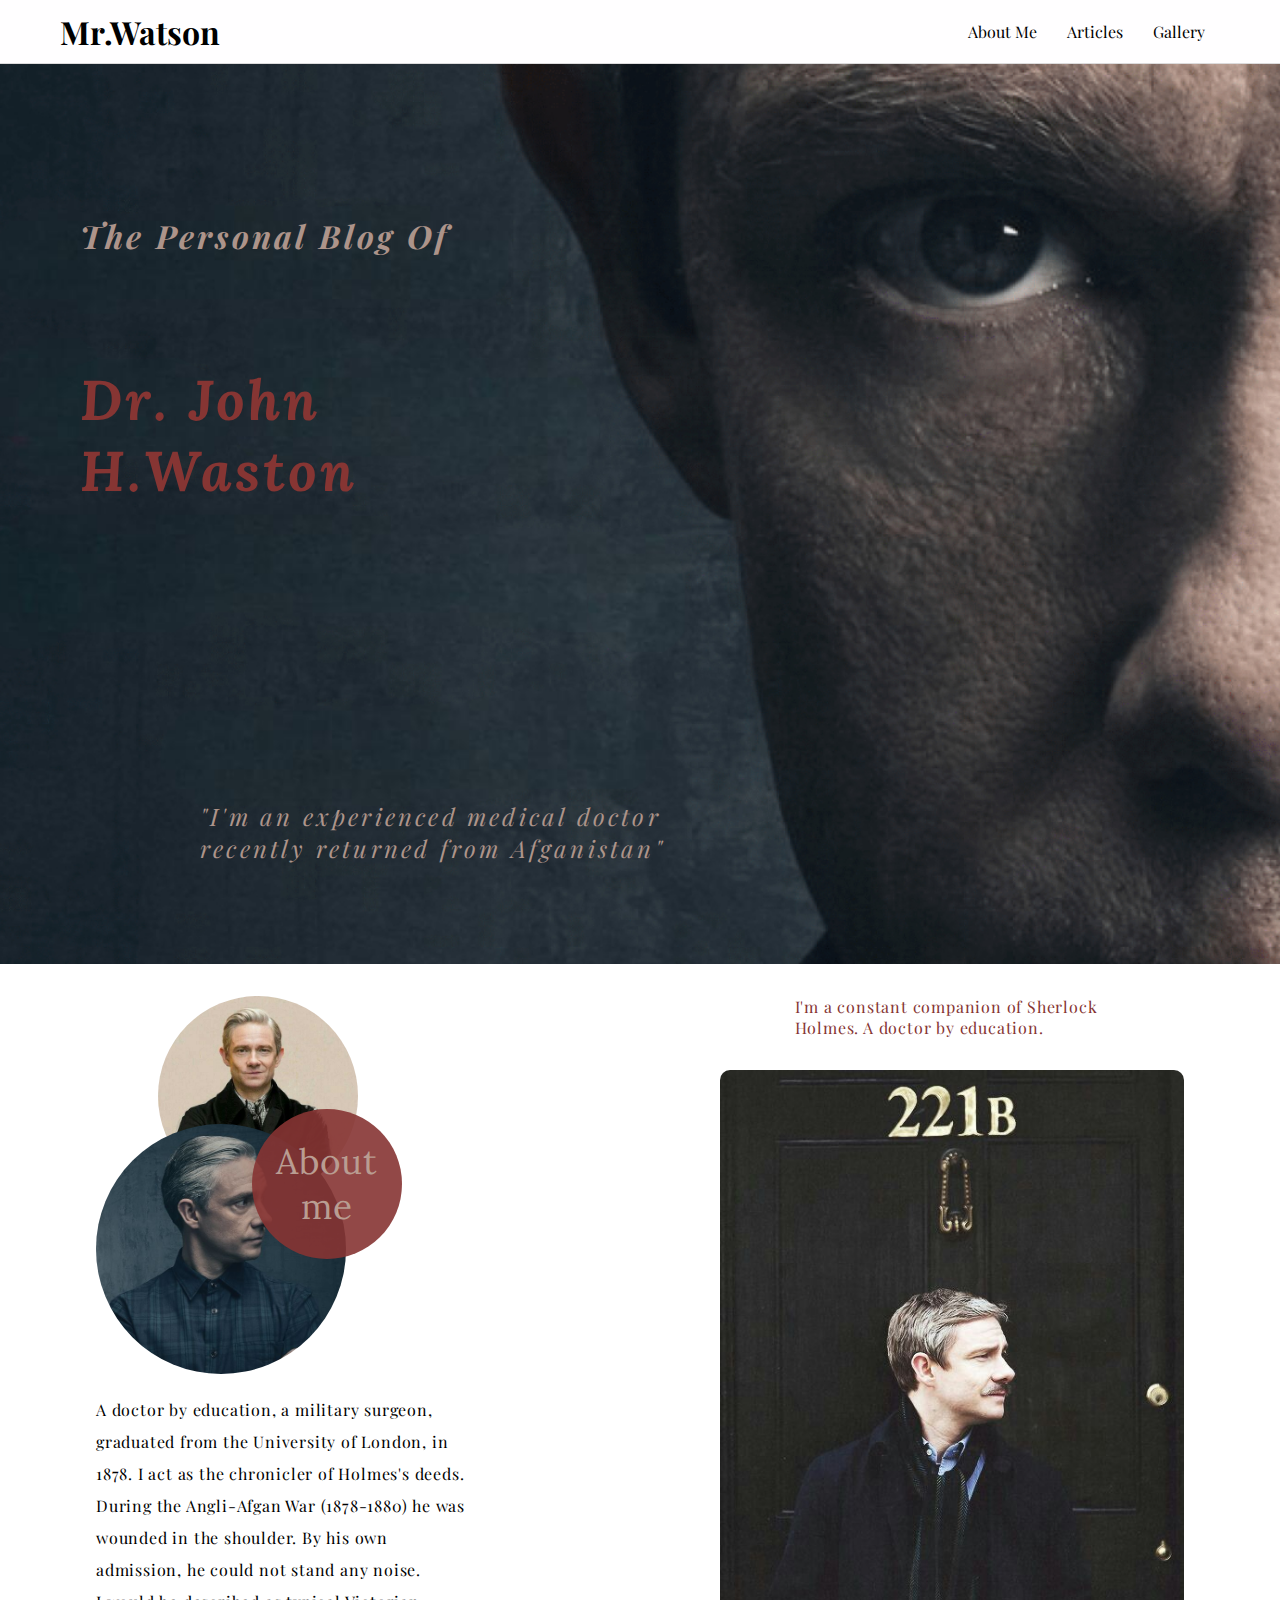
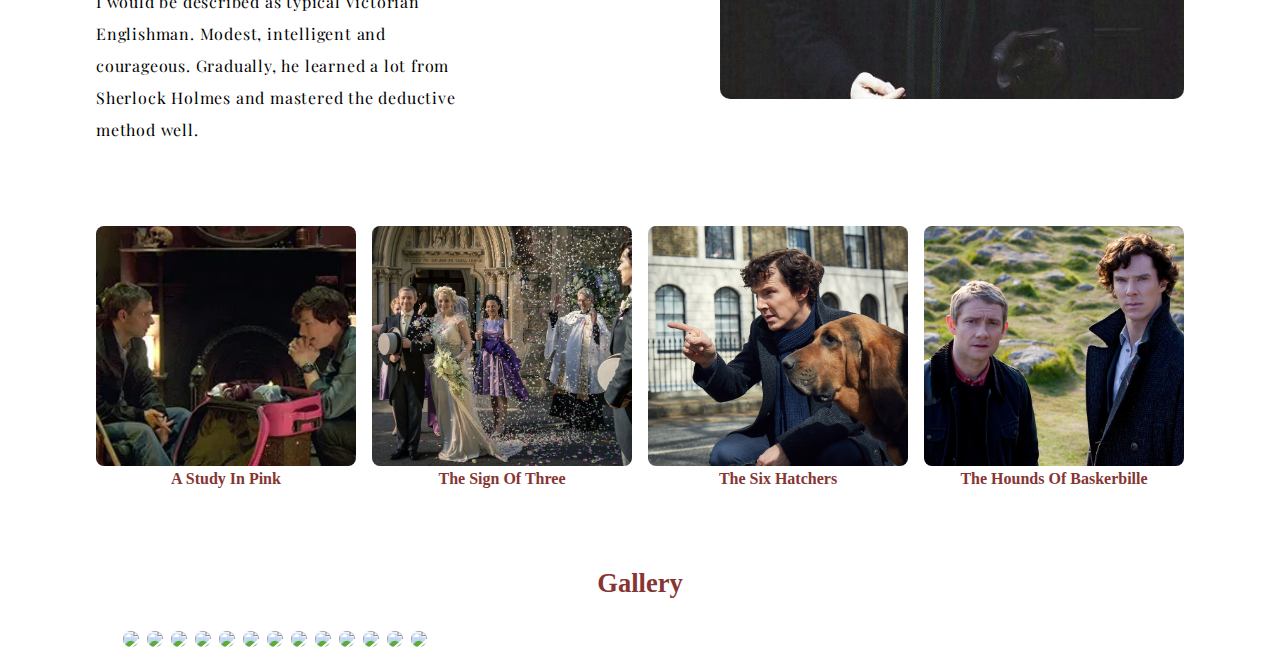
==== index.html @ 5fae1862 "first commit" ====
<!DOCTYPE html>
<html lang="en">
  <head>
    <meta charset="UTF-8" />
    <meta name="viewport" content="width=device-width, initial-scale=1.0" />
    <link rel="preconnect" href="https://fonts.googleapis.com" />
    <link rel="preconnect" href="https://fonts.gstatic.com" crossorigin />
    <link
      href="https://fonts.googleapis.com/css2?family=Playfair+Display:ital,wght@0,400..900;1,400..900&display=swap"
      rel="stylesheet"
    />
    <link rel="preconnect" href="https://fonts.googleapis.com" />
    <link rel="preconnect" href="https://fonts.gstatic.com" crossorigin />
    <link
      href="https://fonts.googleapis.com/css2?family=Lora:ital,wght@0,400..700;1,400..700&family=Playfair+Display:ital,wght@0,400..900;1,400..900&display=swap"
      rel="stylesheet"
    />
    <link rel="stylesheet" href="./Css/BlogHomePage.css" />
    <link rel="icon" href="./favico.png" />
    <title>Blog</title>
  </head>
  <body>
    <nav class="navbar">
      <h1><a href="#">Mr.Watson</a></h1>
      <ul>
        <li><a href="#about">About Me</a></li>
        <li><a href="#articles">Articles</a></li>
        <li><a href="#gallery">Gallery</a></li>
        <div class="clear"></div>
      </ul>
    </nav>
    <header>
      <div class="hero">
        <div class="hero-content">
          <h4>The Personal Blog Of</h4>
          <h2>
            Dr. John <br />
            H.Waston
          </h2>
          <p>
            "I'm an experienced medical doctor <br />
            recently returned from Afganistan"
          </p>
        </div>
      </div>
    </header>
    <section>
      <div class="about" id="about">
        <div class="about-content">
          <div class="about-content-photo">
            <img src="./imgs/john.jpg" alt="" class="john-1" />
            <img src="./imgs/john-1.jpg" alt="" class="john-2" />
            <div class="overlay">
              <span>About me</span>
            </div>
          </div>
          <div class="about-content-p">
            <p>
              A doctor by education, a military surgeon, graduated from the
              University of London, in 1878. I act as the chronicler of Holmes's
              deeds. During the Angli-Afgan War (1878-1880) he was wounded in
              the shoulder. By his own admission, he could not stand any noise.
            </p>
            <p>
              I would be described as typical Victorian Englishman. Modest,
              intelligent and courageous. Gradually, he learned a lot from
              Sherlock Holmes and mastered the deductive method well.
            </p>
          </div>
        </div>
        <div class="about-photo">
          <p>
            I'm a constant companion of Sherlock Holmes. A doctor by education.
          </p>
          <img
            src="./imgs/221B-1.jpg"
            alt="Dr.JohnWatson infront of his appartment 221B  "
          />
        </div>
      </div>
    </section>

    <section>
      <div class="cards" id="articles">
        <div class="card1">
          <img src="./imgs/a_study_in_pink.webp" alt="" />
          <div class="content-overlay">
            <a href="./aStudyInPink.html"></a>
          </div>
          <h4>A Study In Pink</h4>
        </div>
        <div class="card1">
          <img src="./imgs/john'swedding1.jpg" alt="" />
          <div class="content-overlay">
            <a href="./TheSignOfThree.html"></a>
          </div>
          <h4>The Sign Of Three</h4>
        </div>
        <div class="card1">
          <img src="./imgs/sixthatchers.jpg" alt="" />
          <div class="content-overlay">
            <a href="/theSixHatchers.html"></a>
          </div>
          <h4>The Six Hatchers</h4>
        </div>
        <div class="card1">
          <img src="./imgs/thehoundsofbaskerbille.jpg" alt="" />
          <div class="content-overlay">
            <a href="/theHoundsOfBaskerbille.html"></a>
          </div>
          <h4>The Hounds Of Baskerbille</h4>
        </div>
      </div>
    </section>
    <section class="gallery">
      <h5>Gallery</h5>
      <div class="list" id="gallery">
        <img
          src="https://i.pinimg.com/564x/84/33/ee/8433eeb4bd715f9107a1b96fead4e10f.jpg"
          alt=""
        />
        <img
          src="https://i.pinimg.com/564x/3d/81/b4/3d81b44559fd8516d05d0141e9b9e11c.jpg"
          alt=""
        />
        <img
          src="https://i.pinimg.com/564x/4d/83/4f/4d834fd9c05387b9e7ca1f6a2aa6425c.jpg"
        />
        <img
          src="https://i.pinimg.com/564x/1c/95/9d/1c959d216febaf2f39c3a4318f6ee72f.jpg"
        />
        <img
          src="https://i.pinimg.com/564x/e3/2a/f6/e32af66e3e85a9ce8fb5ce2c45f067ac.jpg"
        />
        <img
          src="https://i.pinimg.com/564x/1a/26/0e/1a260e157618b92280fdee0e8014da40.jpg"
        />
        <img
          src="https://i.pinimg.com/564x/2e/96/3b/2e963b334e81a92da25a86acf5c0bb32.jpg"
        />
        <img
          src="https://i.pinimg.com/564x/a3/b8/24/a3b8249653a858a84981e4b66949d614.jpg"
        />
        <img
          src="https://i.pinimg.com/564x/d8/85/92/d88592b856ea3f2518b8dcdf1be177b4.jpg"
        />
        <img
          src="https://i.pinimg.com/564x/8c/9b/38/8c9b384cd9430bb030871e40f69f6206.jpg"
        />
        <img
          src="https://i.pinimg.com/564x/95/da/4d/95da4d6a9b105a5fcc61f75eedf3ffe9.jpg"
        />
        <img
          src="https://i.pinimg.com/564x/f0/03/fa/f003fa8fc331079b19257dc9aa397838.jpg"
        />
        <img
          src="https://i.pinimg.com/564x/cc/9f/f3/cc9ff336e008f92bae4f78c68d69f169.jpg"
        />
        <img
          src="https://i.pinimg.com/564x/bf/d1/31/bfd131086698000930a921b84f017dac.jpg"
        />
        <img
          src="https://i.pinimg.com/564x/ad/5c/8e/ad5c8eedefea0697b681825cd1b2ac97.jpg"
        />
      </div>
    </section>
  </body>
</html>
---- Css/BlogHomePage.css ----
* {
  box-sizing: border-box;
  margin: 0;
}
body {
  scroll-behavior: smooth;
}
.clear {
  float: clear;
}
a,
a:visited,
a:active {
  text-decoration: none;
  color: black;
}
.navbar h1 {
  margin: 0 50px;
  align-self: flex-start;
}
.navbar ul {
  list-style: none;
  margin: 0 50px;
}
.navbar li {
  float: left;
  margin: 0 15px;
}
.navbar {
  font-family: "Playfair Display", serif;
  background-color: #fffeff;
  border-bottom: 1px solid rgba(0, 0, 0, 0.136);
  display: flex;
  justify-content: space-between;
  align-items: center;
  padding: 10px;
}
.hero {
  background-image: url("../imgs/hero.jpg");
  background-position: center;
  background-repeat: no-repeat;
  background-size: cover;
  height: 100vh;
  position: relative;
}
.hero h4 {
  color: #ad948a;
  font-family: "Playfair Display", serif;
  font-style: italic;
  text-shadow: #ad948a;
  letter-spacing: 0.2rem;
  font-size: 2rem;
  position: absolute;
  left: 80px;
  top: 150px;
}
.hero h2 {
  color: #863533;
  font-family: "Lora", serif;
  font-style: italic;
  text-shadow: #863533;
  letter-spacing: 0.2rem;
  font-size: 3.5rem;
  position: absolute;
  left: 80px;
  top: 300px;
}
.hero p {
  color: #ad948a;
  font-family: "Playfair Display", serif;
  font-style: italic;
  text-shadow: #ad948a;
  letter-spacing: 0.2rem;
  font-size: 1.5rem;
  position: absolute;
  left: 200px;
  bottom: 100px;
}

.about {
  width: 85%;
  margin: auto;
  display: grid;
  justify-content: space-between;
  grid-template-columns: auto auto;
  grid-template-rows: 1;
}
.about-content {
  position: relative;
  margin-top: 2rem;
  display: grid;
  gap: 1rem;
  justify-content: space-between;
  align-items: center;
}
.about-photo,
.about-content {
  text-align: start;
  vertical-align: bottom;
  font-family: "Playfair Display", serif;
  letter-spacing: 0.05rem;
  text-shadow: #ad948a;
}
.about-content-photo {
  padding-top: 8rem;
}

.about-photo img {
  border-radius: 10px;
  width: 100%;
}
.about-photo p {
  margin: 2rem auto;
  width: 68%;
  color: #863533;
}

.about-content p {
  width: 60%;
  line-height: 2rem;
}
.about-content img {
  border-radius: 80%;
  object-fit: cover;
  object-position: top;
}

.about-content .john-2 {
  width: 200px;
  height: 200px;
  position: absolute;
  left: 10%;
  top: 0;
}
.about-content .john-1 {
  width: 250px;
  height: 250px;
  position: relative;
  left: 0;
  top: 15%;
  z-index: 1;
}
.about-content .overlay {
  width: 150px;
  height: 150px;
  border-radius: 100%;
  position: absolute;
  left: 25%;
  top: 15%;
  background-color: #863433e6;
  z-index: 2;
  text-align: center;
  display: flex;
  justify-content: center;
  align-items: center;
}
.about-content .overlay span {
  color: #b99d92;
  font-family: "Lora", serif;
  font-size: 2.2rem;
}
.cards {
  display: grid;
  grid-template-columns: 1fr 1fr 1fr 1fr;
  gap: 1rem;
  justify-content: center;
  align-items: center;
  width: 85%;
  margin: 5rem auto;
  color: #863533;
  text-align: center;
}

.card1 img {
  width: 100%;
  height: 15rem;
  object-fit: cover;
  object-position: center;
  border-radius: 0.5rem;
}
.card1 {
  position: relative;
  overflow: hidden;
}

.card1:hover .content-overlay {
  display: flex;
}
.content-overlay a::after {
  content: " See More ";
  text-align: center;
  padding: 1rem;
  width: 3.5rem;
  height: 3.5rem;
  border-radius: 50%;
  position: absolute;
  border: 1px solid #863533;
  color: white;
  line-height: 1.5rem;
  bottom: 20%;
  left: 5%;
  transform: translateY(200%);
  transition: transform 1.5s, opacity 0.8s;
}
.card1:hover .content-overlay a::after {
  transform: translateY(0);
  opacity: 1;
}
.content-overlay a:hover::after {
  background-color: #863533;
}

.list {
  columns: 300px;
  width: 85%;
  margin: auto;
}
.list img {
  width: 100%;
  margin-bottom: 1rem;
  border-radius: 0.5rem;
}
.gallery {
  text-align: center;
  font-size: 2rem;
  color: #863533;
}
.gallery h5 {
  margin: 2rem;
}

/*  ======================================================================================================= */

/* // X-Small devices (portrait phones, less than 576px) */
@media (max-width: 575.98px) {
  .cards {
    grid-template-columns: 1fr 1fr;
  }
  .about {
    grid-template-columns: 1fr;
  }
  .about-content .overlay {
    left: 40%;
    top: 7%;
  }
  .about-content p {
    width: 70%;
  }
  .hero-content {
    width: 50%;
  }
  .navbar ul {
    margin: 0;
    padding: 0;
  }
  .navbar h1 {
    margin: 0;
  }
}

/* // Small devices (landscape phones, less than 768px) */
@media (max-width: 767.98px) {
}

/* // Medium devices (tablets, less than 992px) */
@media (max-width: 991.98px) {
}

/* // Large devices (desktops, less than 1200px) */
@media (max-width: 1199.98px) {
}

/* // X-Large devices (large desktops, less than 1400px) */
@media (max-width: 1399.98px) {
}
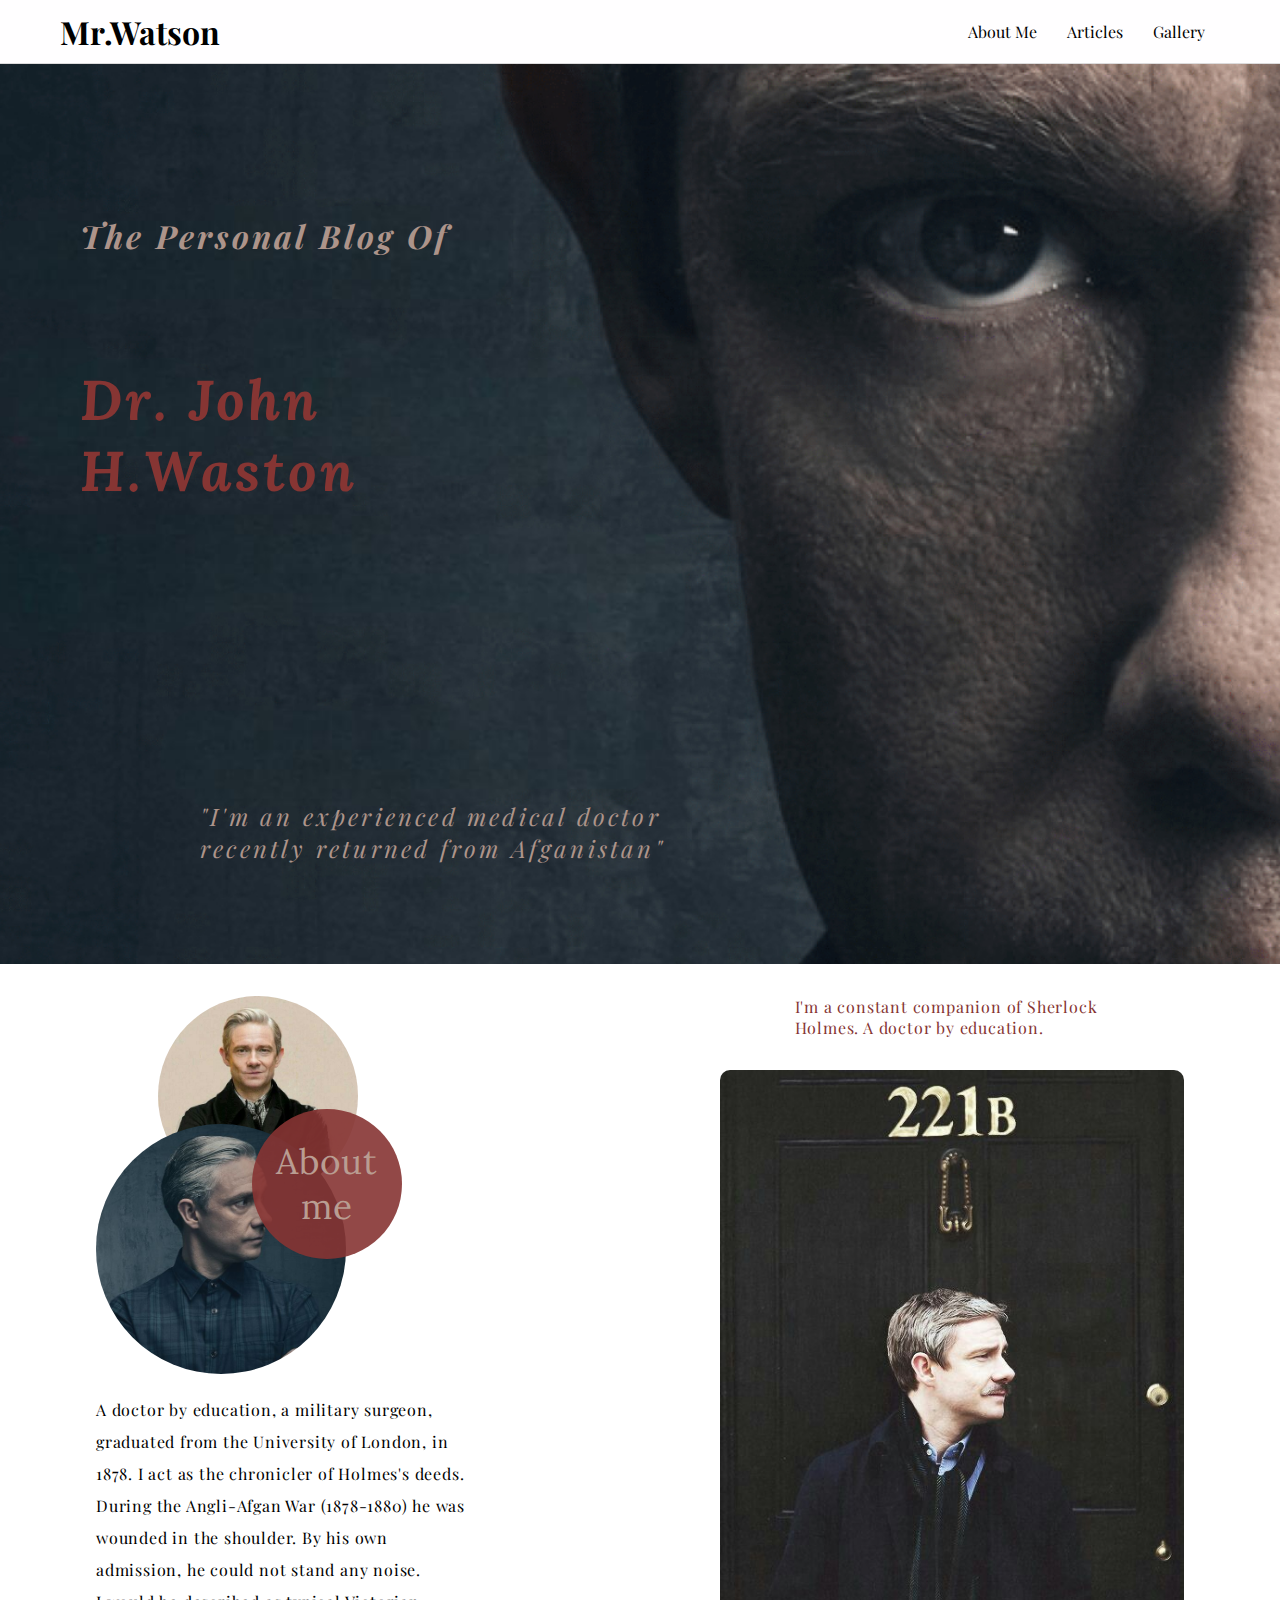
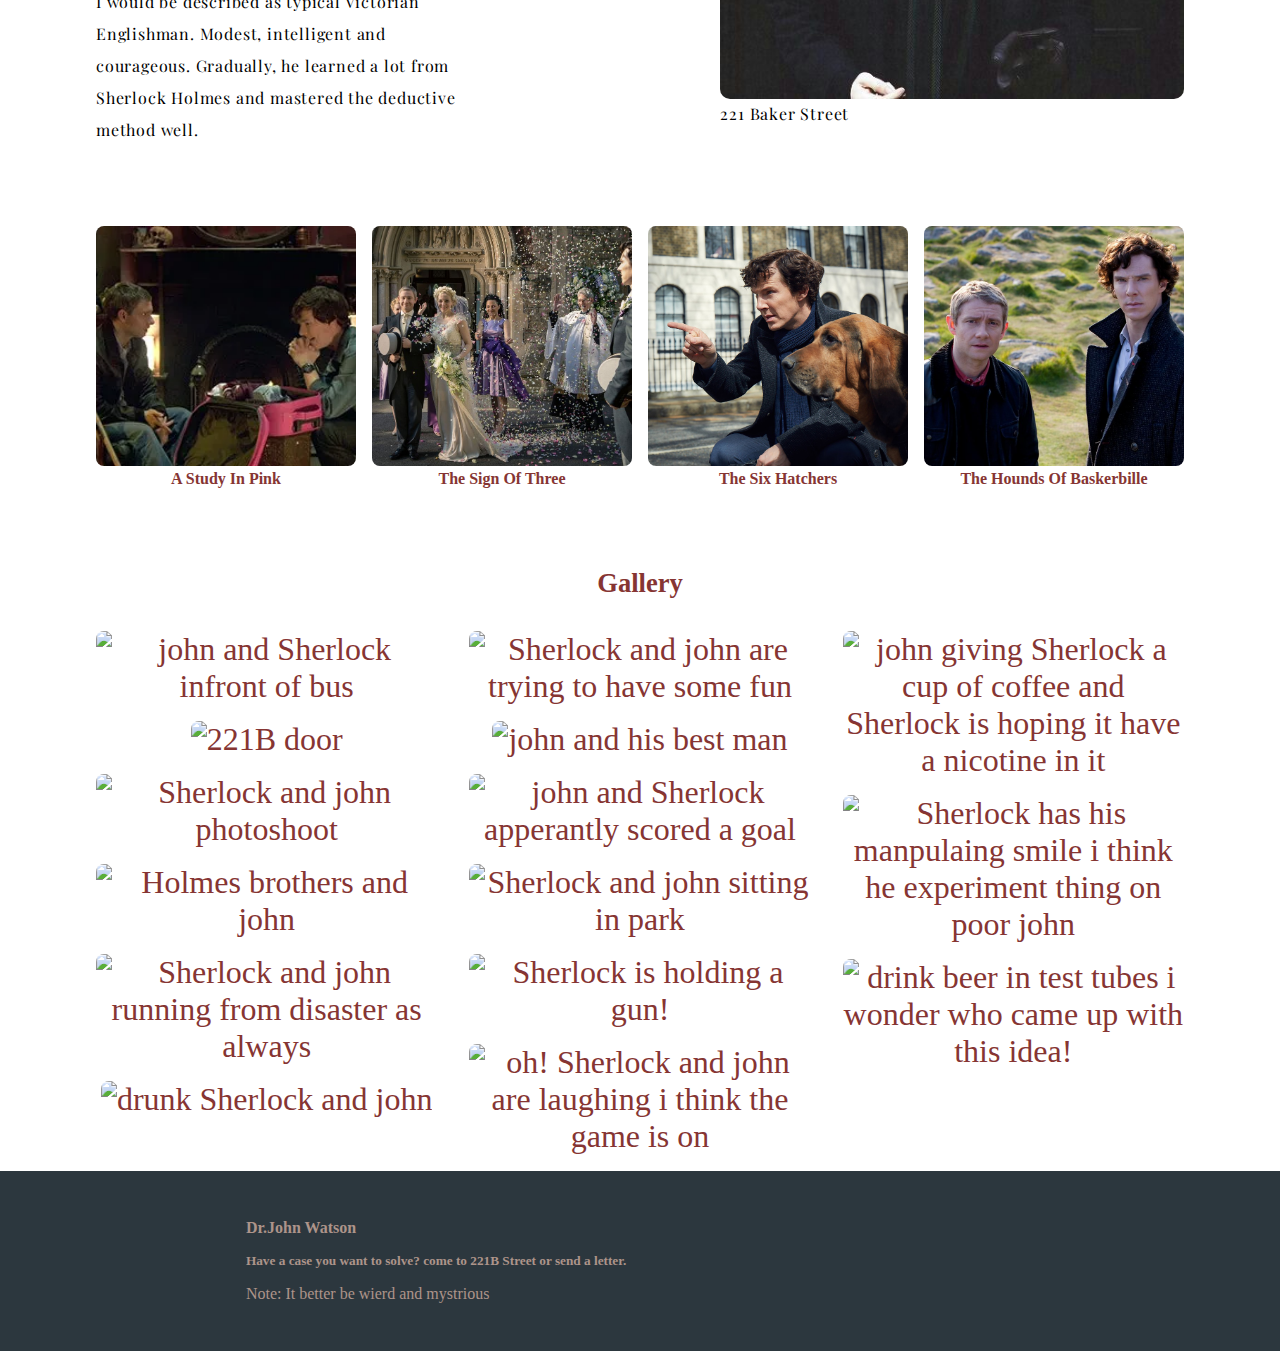
==== commit 9d7335ef: "Update" ====
--- a/index.html
+++ b/index.html
@@ -15,9 +15,16 @@
       href="https://fonts.googleapis.com/css2?family=Lora:ital,wght@0,400..700;1,400..700&family=Playfair+Display:ital,wght@0,400..900;1,400..900&display=swap"
       rel="stylesheet"
     />
+    <link
+      rel="stylesheet"
+      href="https://cdnjs.cloudflare.com/ajax/libs/font-awesome/6.6.0/css/all.min.css"
+      integrity="sha512-Kc323vGBEqzTmouAECnVceyQqyqdsSiqLQISBL29aUW4U/M7pSPA/gEUZQqv1cwx4OnYxTxve5UMg5GT6L4JJg=="
+      crossorigin="anonymous"
+      referrerpolicy="no-referrer"
+    />
     <link rel="stylesheet" href="./Css/BlogHomePage.css" />
     <link rel="icon" href="./favico.png" />
-    <title>Blog</title>
+    <title>Dr.John Watson</title>
   </head>
   <body>
     <nav class="navbar">
@@ -29,7 +36,7 @@
         <div class="clear"></div>
       </ul>
     </nav>
-    <header>
+    <header class="header">
       <div class="hero">
         <div class="hero-content">
           <h4>The Personal Blog Of</h4>
@@ -72,10 +79,13 @@
           <p>
             I'm a constant companion of Sherlock Holmes. A doctor by education.
           </p>
-          <img
-            src="./imgs/221B-1.jpg"
-            alt="Dr.JohnWatson infront of his appartment 221B  "
-          />
+          <figure>
+            <img
+              src="./imgs/221B-1.jpg"
+              alt="Dr.JohnWatson infront of his appartment 221B  "
+            />
+            <figcaption>221 Baker Street</figcaption>
+          </figure>
         </div>
       </div>
     </section>
@@ -83,30 +93,33 @@
     <section>
       <div class="cards" id="articles">
         <div class="card1">
-          <img src="./imgs/a_study_in_pink.webp" alt="" />
-          <div class="content-overlay">
-            <a href="./aStudyInPink.html"></a>
+          <img src="./imgs/a_study_in_pink.webp" alt="Study in pink" />
+          <div class="content-overlay">
+            <a href="./aStudyInPink.html" target="_blank"></a>
           </div>
           <h4>A Study In Pink</h4>
         </div>
         <div class="card1">
-          <img src="./imgs/john'swedding1.jpg" alt="" />
-          <div class="content-overlay">
-            <a href="./TheSignOfThree.html"></a>
+          <img src="./imgs/john'swedding1.jpg" alt="the sign of three" />
+          <div class="content-overlay">
+            <a href="./TheSignOfThree.html" target="_blank"></a>
           </div>
           <h4>The Sign Of Three</h4>
         </div>
         <div class="card1">
-          <img src="./imgs/sixthatchers.jpg" alt="" />
-          <div class="content-overlay">
-            <a href="/theSixHatchers.html"></a>
+          <img src="./imgs/sixthatchers.jpg" alt="the six hatchers" />
+          <div class="content-overlay">
+            <a href="./theSixHatchers.html" target="_blank"></a>
           </div>
           <h4>The Six Hatchers</h4>
         </div>
         <div class="card1">
-          <img src="./imgs/thehoundsofbaskerbille.jpg" alt="" />
-          <div class="content-overlay">
-            <a href="/theHoundsOfBaskerbille.html"></a>
+          <img
+            src="./imgs/thehoundsofbaskerbille.jpg"
+            alt="the hound of baskerbille"
+          />
+          <div class="content-overlay">
+            <a href="./theHoundsOfBaskerbille.html" target="_blank"></a>
           </div>
           <h4>The Hounds Of Baskerbille</h4>
         </div>
@@ -117,52 +130,81 @@
       <div class="list" id="gallery">
         <img
           src="https://i.pinimg.com/564x/84/33/ee/8433eeb4bd715f9107a1b96fead4e10f.jpg"
-          alt=""
+          alt="john and Sherlock infront of bus"
         />
         <img
           src="https://i.pinimg.com/564x/3d/81/b4/3d81b44559fd8516d05d0141e9b9e11c.jpg"
-          alt=""
+          alt="221B door"
         />
         <img
           src="https://i.pinimg.com/564x/4d/83/4f/4d834fd9c05387b9e7ca1f6a2aa6425c.jpg"
+          alt="Sherlock and john photoshoot"
         />
         <img
           src="https://i.pinimg.com/564x/1c/95/9d/1c959d216febaf2f39c3a4318f6ee72f.jpg"
+          alt="Holmes brothers and john"
         />
         <img
           src="https://i.pinimg.com/564x/e3/2a/f6/e32af66e3e85a9ce8fb5ce2c45f067ac.jpg"
+          alt="Sherlock and john running from disaster as always"
         />
         <img
           src="https://i.pinimg.com/564x/1a/26/0e/1a260e157618b92280fdee0e8014da40.jpg"
+          alt="drunk Sherlock and john "
         />
         <img
           src="https://i.pinimg.com/564x/2e/96/3b/2e963b334e81a92da25a86acf5c0bb32.jpg"
+          alt="Sherlock and john are trying to have some fun"
         />
         <img
           src="https://i.pinimg.com/564x/a3/b8/24/a3b8249653a858a84981e4b66949d614.jpg"
+          alt="john and his best man"
         />
         <img
           src="https://i.pinimg.com/564x/d8/85/92/d88592b856ea3f2518b8dcdf1be177b4.jpg"
+          alt="john and Sherlock apperantly scored a goal"
         />
         <img
           src="https://i.pinimg.com/564x/8c/9b/38/8c9b384cd9430bb030871e40f69f6206.jpg"
+          alt="Sherlock and john sitting in park"
         />
         <img
           src="https://i.pinimg.com/564x/95/da/4d/95da4d6a9b105a5fcc61f75eedf3ffe9.jpg"
+          alt="Sherlock is holding a gun!"
         />
         <img
           src="https://i.pinimg.com/564x/f0/03/fa/f003fa8fc331079b19257dc9aa397838.jpg"
+          alt="oh! Sherlock and john are laughing i think the game is on "
         />
         <img
           src="https://i.pinimg.com/564x/cc/9f/f3/cc9ff336e008f92bae4f78c68d69f169.jpg"
+          alt="john giving Sherlock a cup of coffee and Sherlock is hoping it have a nicotine in it "
         />
         <img
           src="https://i.pinimg.com/564x/bf/d1/31/bfd131086698000930a921b84f017dac.jpg"
+          alt="Sherlock has his manpulaing smile i think he experiment thing on poor john"
         />
         <img
           src="https://i.pinimg.com/564x/ad/5c/8e/ad5c8eedefea0697b681825cd1b2ac97.jpg"
+          alt="drink beer in test tubes i wonder who came up with this idea! "
         />
       </div>
     </section>
+    <footer>
+      <div class="footer">
+        <div class="footer-content">
+          <h4>Dr.John Watson</h4>
+          <h5>
+            Have a case you want to solve? come to 221B Street or send a letter.
+          </h5>
+          <span>Note: It better be wierd and mystrious </span>
+        </div>
+        <div class="footer-social">
+          <button><i class="fa-brands fa-facebook"></i></button>
+          <button><i class="fa-brands fa-twitter"></i></button>
+          <button><i class="fa-solid fa-blog"></i></button>
+        </div>
+      </div>
+    </footer>
   </body>
 </html>
--- a/Css/BlogHomePage.css
+++ b/Css/BlogHomePage.css
@@ -1,3 +1,10 @@
+@import "./footer.css";
+@import "./navbar.css";
+@import "./About.css";
+@import "./Cards.css";
+@import "./LandingPage.css";
+@import "./Gallery.css";
+
 * {
   box-sizing: border-box;
   margin: 0;
@@ -13,220 +20,6 @@
 a:active {
   text-decoration: none;
   color: black;
-}
-.navbar h1 {
-  margin: 0 50px;
-  align-self: flex-start;
-}
-.navbar ul {
-  list-style: none;
-  margin: 0 50px;
-}
-.navbar li {
-  float: left;
-  margin: 0 15px;
-}
-.navbar {
-  font-family: "Playfair Display", serif;
-  background-color: #fffeff;
-  border-bottom: 1px solid rgba(0, 0, 0, 0.136);
-  display: flex;
-  justify-content: space-between;
-  align-items: center;
-  padding: 10px;
-}
-.hero {
-  background-image: url("../imgs/hero.jpg");
-  background-position: center;
-  background-repeat: no-repeat;
-  background-size: cover;
-  height: 100vh;
-  position: relative;
-}
-.hero h4 {
-  color: #ad948a;
-  font-family: "Playfair Display", serif;
-  font-style: italic;
-  text-shadow: #ad948a;
-  letter-spacing: 0.2rem;
-  font-size: 2rem;
-  position: absolute;
-  left: 80px;
-  top: 150px;
-}
-.hero h2 {
-  color: #863533;
-  font-family: "Lora", serif;
-  font-style: italic;
-  text-shadow: #863533;
-  letter-spacing: 0.2rem;
-  font-size: 3.5rem;
-  position: absolute;
-  left: 80px;
-  top: 300px;
-}
-.hero p {
-  color: #ad948a;
-  font-family: "Playfair Display", serif;
-  font-style: italic;
-  text-shadow: #ad948a;
-  letter-spacing: 0.2rem;
-  font-size: 1.5rem;
-  position: absolute;
-  left: 200px;
-  bottom: 100px;
-}
-
-.about {
-  width: 85%;
-  margin: auto;
-  display: grid;
-  justify-content: space-between;
-  grid-template-columns: auto auto;
-  grid-template-rows: 1;
-}
-.about-content {
-  position: relative;
-  margin-top: 2rem;
-  display: grid;
-  gap: 1rem;
-  justify-content: space-between;
-  align-items: center;
-}
-.about-photo,
-.about-content {
-  text-align: start;
-  vertical-align: bottom;
-  font-family: "Playfair Display", serif;
-  letter-spacing: 0.05rem;
-  text-shadow: #ad948a;
-}
-.about-content-photo {
-  padding-top: 8rem;
-}
-
-.about-photo img {
-  border-radius: 10px;
-  width: 100%;
-}
-.about-photo p {
-  margin: 2rem auto;
-  width: 68%;
-  color: #863533;
-}
-
-.about-content p {
-  width: 60%;
-  line-height: 2rem;
-}
-.about-content img {
-  border-radius: 80%;
-  object-fit: cover;
-  object-position: top;
-}
-
-.about-content .john-2 {
-  width: 200px;
-  height: 200px;
-  position: absolute;
-  left: 10%;
-  top: 0;
-}
-.about-content .john-1 {
-  width: 250px;
-  height: 250px;
-  position: relative;
-  left: 0;
-  top: 15%;
-  z-index: 1;
-}
-.about-content .overlay {
-  width: 150px;
-  height: 150px;
-  border-radius: 100%;
-  position: absolute;
-  left: 25%;
-  top: 15%;
-  background-color: #863433e6;
-  z-index: 2;
-  text-align: center;
-  display: flex;
-  justify-content: center;
-  align-items: center;
-}
-.about-content .overlay span {
-  color: #b99d92;
-  font-family: "Lora", serif;
-  font-size: 2.2rem;
-}
-.cards {
-  display: grid;
-  grid-template-columns: 1fr 1fr 1fr 1fr;
-  gap: 1rem;
-  justify-content: center;
-  align-items: center;
-  width: 85%;
-  margin: 5rem auto;
-  color: #863533;
-  text-align: center;
-}
-
-.card1 img {
-  width: 100%;
-  height: 15rem;
-  object-fit: cover;
-  object-position: center;
-  border-radius: 0.5rem;
-}
-.card1 {
-  position: relative;
-  overflow: hidden;
-}
-
-.card1:hover .content-overlay {
-  display: flex;
-}
-.content-overlay a::after {
-  content: " See More ";
-  text-align: center;
-  padding: 1rem;
-  width: 3.5rem;
-  height: 3.5rem;
-  border-radius: 50%;
-  position: absolute;
-  border: 1px solid #863533;
-  color: white;
-  line-height: 1.5rem;
-  bottom: 20%;
-  left: 5%;
-  transform: translateY(200%);
-  transition: transform 1.5s, opacity 0.8s;
-}
-.card1:hover .content-overlay a::after {
-  transform: translateY(0);
-  opacity: 1;
-}
-.content-overlay a:hover::after {
-  background-color: #863533;
-}
-
-.list {
-  columns: 300px;
-  width: 85%;
-  margin: auto;
-}
-.list img {
-  width: 100%;
-  margin-bottom: 1rem;
-  border-radius: 0.5rem;
-}
-.gallery {
-  text-align: center;
-  font-size: 2rem;
-  color: #863533;
-}
-.gallery h5 {
-  margin: 2rem;
 }
 
 /*  ======================================================================================================= */
@@ -260,16 +53,27 @@
 
 /* // Small devices (landscape phones, less than 768px) */
 @media (max-width: 767.98px) {
+  .cards {
+    grid-template-columns: 1fr 1fr;
+  }
+  .about {
+    grid-template-columns: 1fr;
+  }
+  .about-content .overlay {
+    left: 40%;
+    top: 7%;
+  }
+  .about-content p {
+    width: 70%;
+  }
+  .hero-content {
+    width: 50%;
+  }
+  .navbar ul {
+    margin: 0;
+    padding: 0;
+  }
+  .navbar h1 {
+    margin: 0;
+  }
 }
-
-/* // Medium devices (tablets, less than 992px) */
-@media (max-width: 991.98px) {
-}
-
-/* // Large devices (desktops, less than 1200px) */
-@media (max-width: 1199.98px) {
-}
-
-/* // X-Large devices (large desktops, less than 1400px) */
-@media (max-width: 1399.98px) {
-}
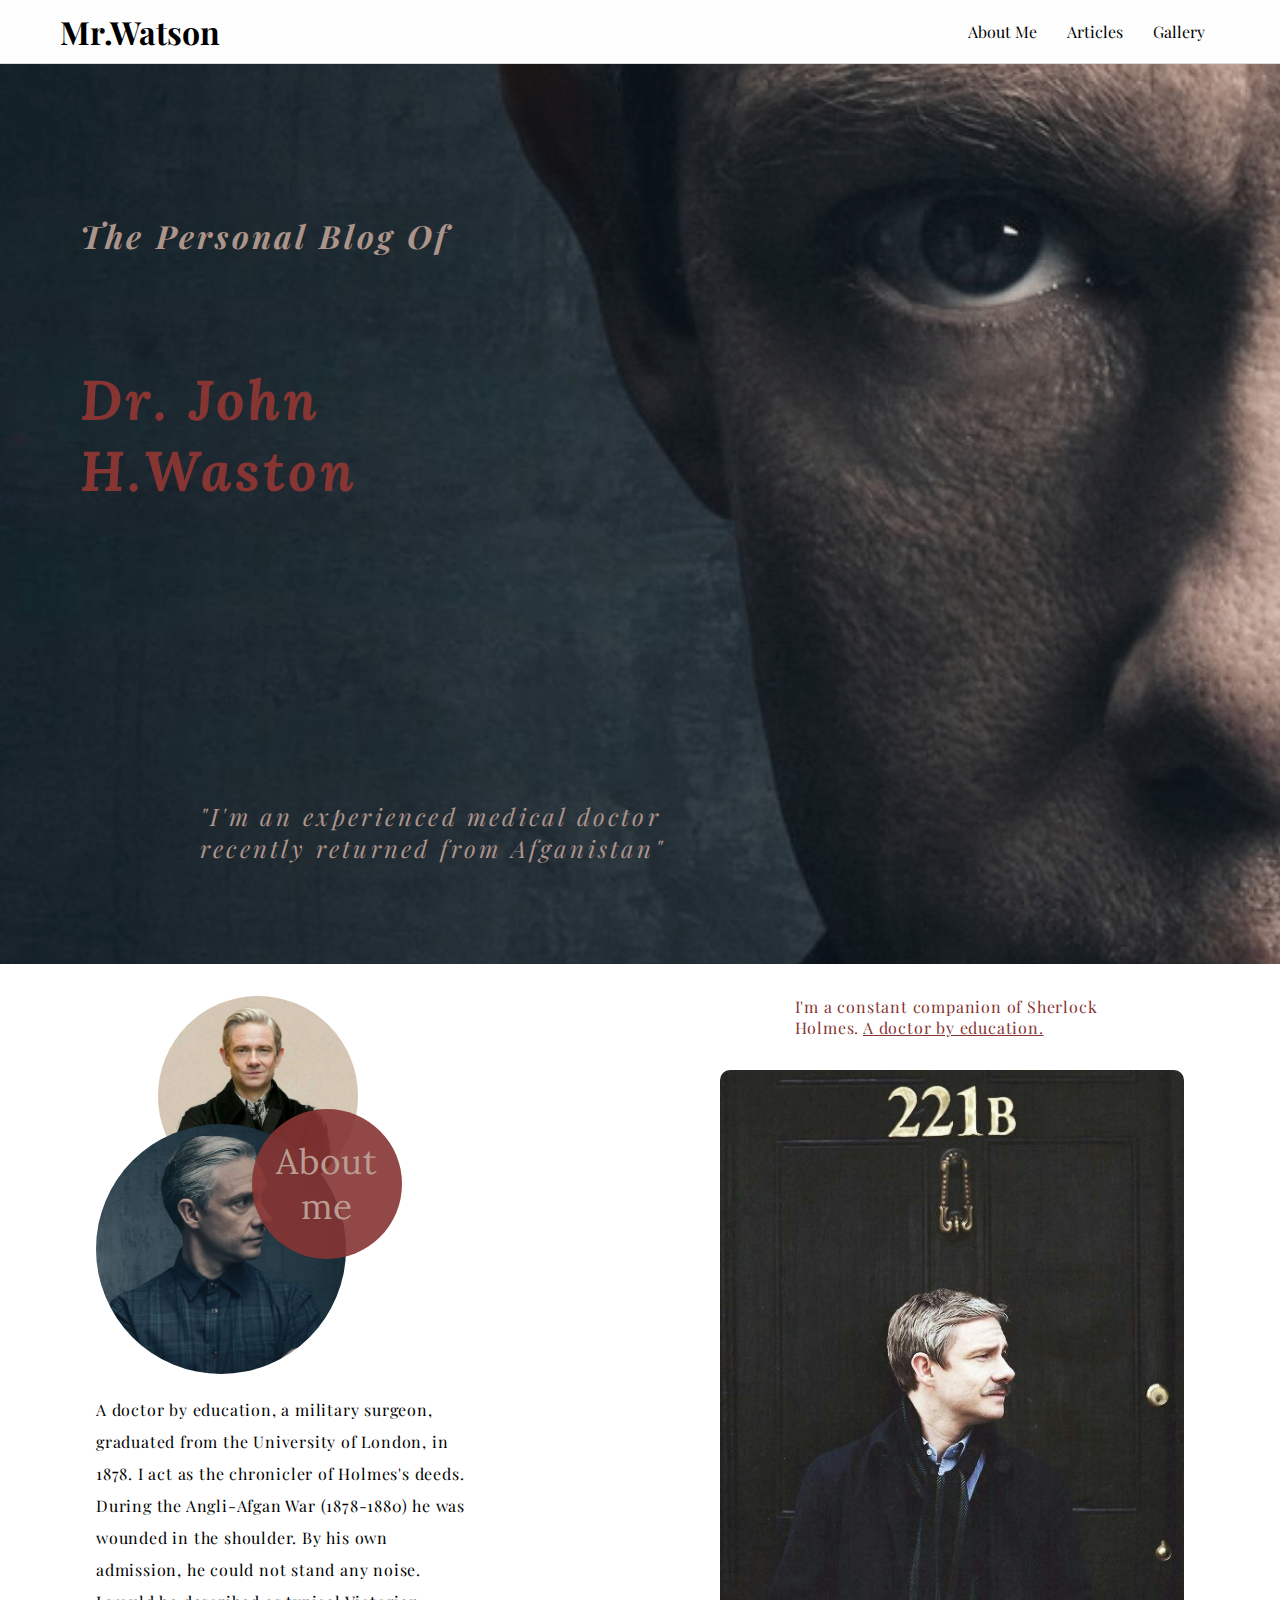
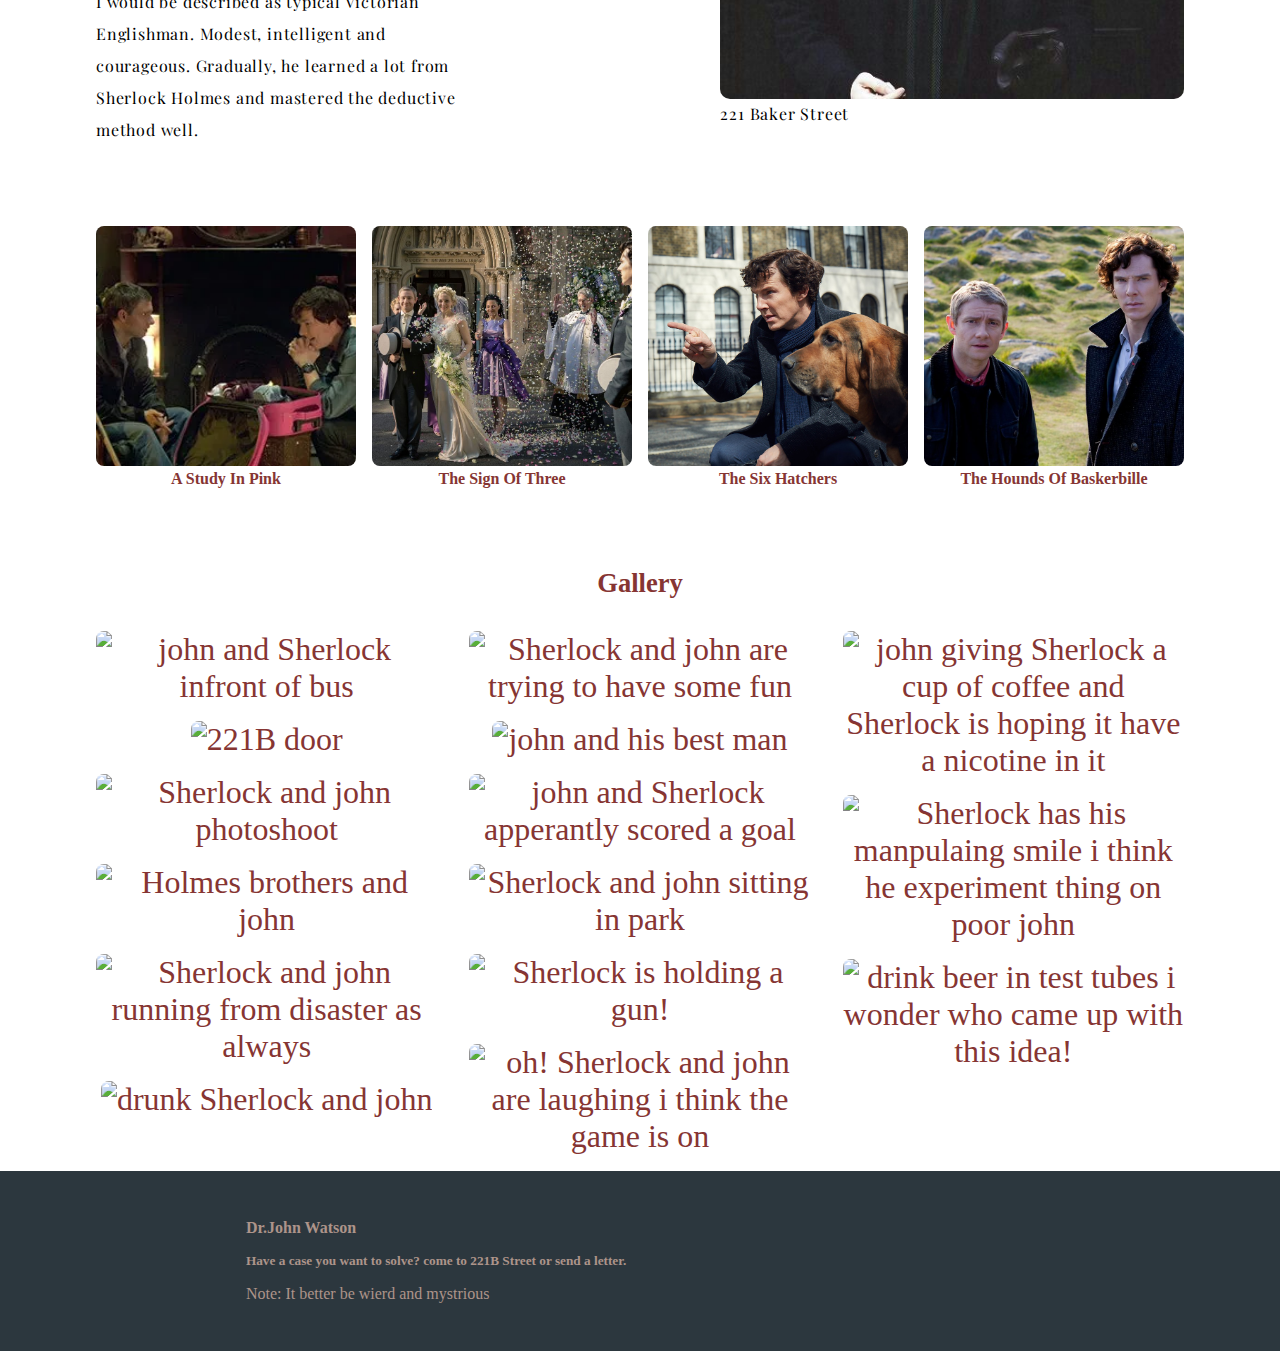
==== commit f7a43298: "update" ====
--- a/index.html
+++ b/index.html
@@ -51,7 +51,7 @@
         </div>
       </div>
     </header>
-    <section>
+    <section class="about-section">
       <div class="about" id="about">
         <div class="about-content">
           <div class="about-content-photo">
@@ -77,7 +77,8 @@
         </div>
         <div class="about-photo">
           <p>
-            I'm a constant companion of Sherlock Holmes. A doctor by education.
+            I'm a constant companion of Sherlock Holmes.
+            <u>A doctor by education.</u>
           </p>
           <figure>
             <img
@@ -90,7 +91,7 @@
       </div>
     </section>
 
-    <section>
+    <section class="articles-section">
       <div class="cards" id="articles">
         <div class="card1">
           <img src="./imgs/a_study_in_pink.webp" alt="Study in pink" />
@@ -190,7 +191,7 @@
         />
       </div>
     </section>
-    <footer>
+    <footer class="footer-section">
       <div class="footer">
         <div class="footer-content">
           <h4>Dr.John Watson</h4>
--- a/Css/BlogHomePage.css
+++ b/Css/BlogHomePage.css
@@ -49,9 +49,15 @@
   .navbar h1 {
     margin: 0;
   }
+  .footer {
+    flex-direction: column;
+    padding: 1rem;
+  }
+  .footer-social {
+    flex-direction: row;
+  }
 }
 
-/* // Small devices (landscape phones, less than 768px) */
 @media (max-width: 767.98px) {
   .cards {
     grid-template-columns: 1fr 1fr;
